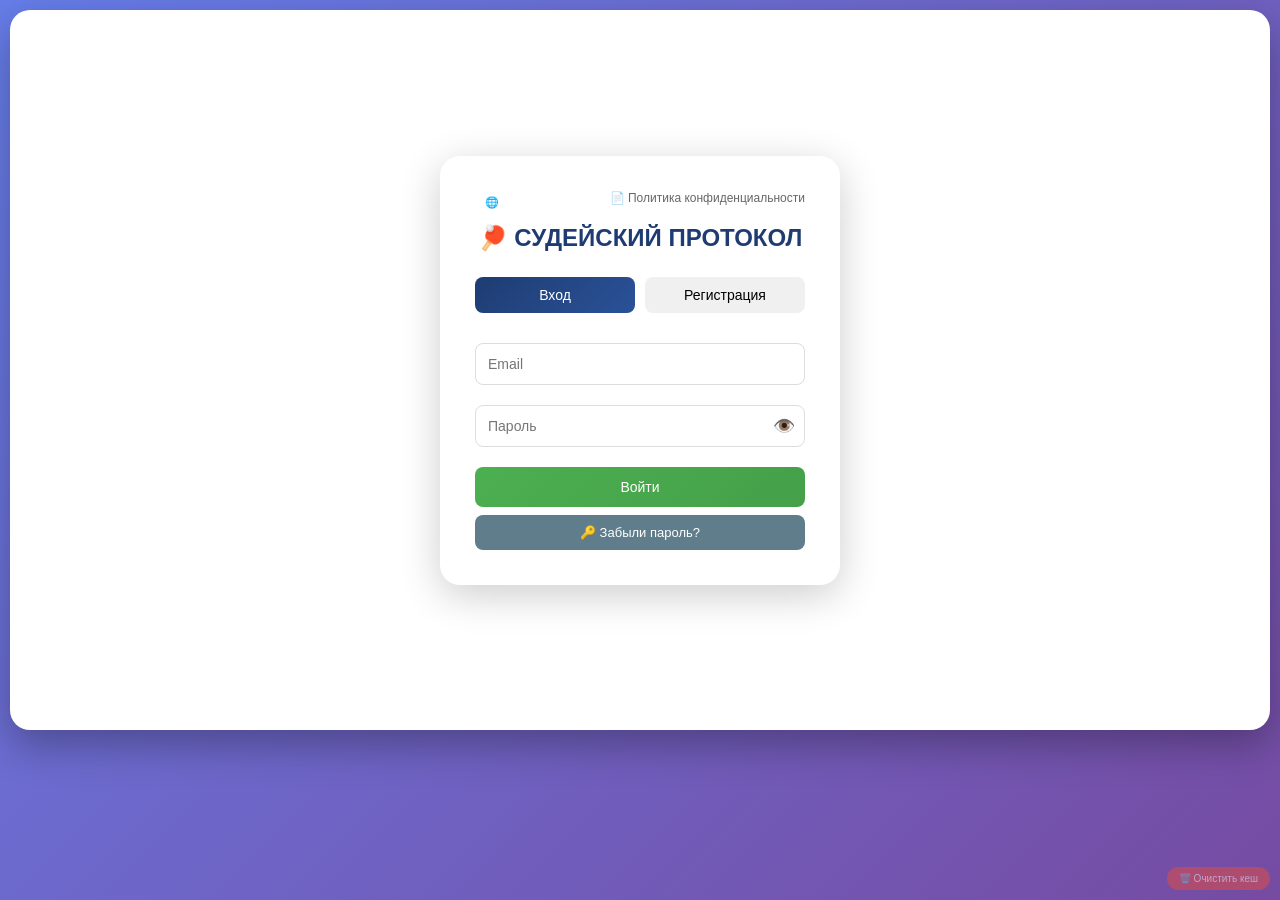
==== index.html @ 63e5df96 "Add files via upload" ====
<!DOCTYPE html>
<html lang="ru">
<head>
    <meta charset="UTF-8">
    <meta name="viewport" content="width=device-width, initial-scale=1.0, viewport-fit=cover">
    <title>Судья Пинг-Понг PRO | Система учета матчей</title>
    <link rel="stylesheet" href="styles.css?v=13">
    <link rel="manifest" href="manifest.json">
    <meta name="theme-color" content="#1e3c72">
    <meta name="apple-mobile-web-app-capable" content="yes">
    <meta name="apple-mobile-web-app-status-bar-style" content="black-translucent">
    <meta name="mobile-web-app-capable" content="yes">
    <style>
        @media (display-mode: standalone) {
            body {
                padding-top: env(safe-area-inset-top);
                padding-bottom: env(safe-area-inset-top);
            }
        }
        
        /* Анимация для жеребьевки */
        @keyframes spin {
            0% { transform: rotate(0deg); }
            100% { transform: rotate(360deg); }
        }
        
        .coin-animation {
            animation: spin 0.5s ease-out;
            display: inline-block;
            font-size: 48px;
        }
    </style>
</head>
<body>
    <div class="container" id="app">
        <!-- Экран авторизации -->
        <div id="authScreen" class="auth-screen">
            <div class="auth-card">
                <div style="display: flex; justify-content: space-between; margin-bottom: 10px;">
                    <button id="langToggleAuth" class="lang-toggle-btn">🌐 English</button>
                    <a href="privacy.html" target="_blank" style="font-size: 12px; color: #666; text-decoration: none;">📄 Политика</a>
                </div>
                <h1 id="authTitle">🏓 Судья Пинг-Понг</h1>
                <div class="auth-tabs">
                    <button class="auth-tab active" data-tab="login">Вход</button>
                    <button class="auth-tab" data-tab="register">Регистрация</button>
                </div>
                
                <!-- ФОРМА ВХОДА -->
                <div id="loginForm" class="auth-form active">
                    <input type="email" id="loginEmail" placeholder="Email" class="auth-input">
                    <div class="password-wrapper">
                        <input type="password" id="loginPassword" placeholder="Пароль" class="auth-input">
                        <button type="button" class="toggle-password" data-target="loginPassword">👁️</button>
                    </div>
                    <button id="doLogin" class="auth-btn">Войти</button>
                    <button id="forgotPasswordBtn" class="forgot-password-btn">🔑 Забыли пароль?</button>
                </div>
                
                <!-- ФОРМА РЕГИСТРАЦИИ -->
                <div id="registerForm" class="auth-form">
                    <input type="text" id="regName" placeholder="Имя" class="auth-input">
                    <input type="email" id="regEmail" placeholder="Email" class="auth-input">
                    <div class="password-wrapper">
                        <input type="password" id="regPassword" placeholder="Пароль" class="auth-input">
                        <button type="button" class="toggle-password" data-target="regPassword">👁️</button>
                    </div>
                    <button id="doRegister" class="auth-btn">Зарегистрироваться</button>
                </div>
            </div>
        </div>

        <!-- Модальное окно восстановления пароля -->
        <div id="resetPasswordModal" class="modal" style="display: none;">
            <div class="modal-content">
                <span class="close-reset-modal" style="float: right; cursor: pointer; font-size: 24px;">&times;</span>
                <h2>🔑 Восстановление пароля</h2>
                <p>Введите email, указанный при регистрации</p>
                <input type="email" id="resetEmail" placeholder="Email" class="auth-input">
                <button id="sendResetCode" class="auth-btn" style="background: #4CAF50;">Отправить код</button>
                <div id="resetStep2" style="display: none; margin-top: 20px;">
                    <p>Код отправлен на почту</p>
                    <input type="text" id="resetCode" placeholder="Введите код из письма" class="auth-input">
                    <input type="password" id="newPassword" placeholder="Новый пароль" class="auth-input">
                    <button id="confirmReset" class="auth-btn" style="background: #4CAF50;">Сменить пароль</button>
                </div>
            </div>
        </div>

        <!-- Модальное окно жеребьевки -->
        <div id="tossModal" class="modal" style="display: none;">
            <div class="modal-content" style="max-width: 350px;">
                <h2>🎲 ЖЕРЕБЬЕВКА</h2>
                <div style="text-align: center; padding: 20px;">
                    <div id="coinDisplay" style="font-size: 64px; margin: 20px 0;">🪙</div>
                    <p id="tossResult" style="font-size: 16px; margin: 10px 0;">Кликните на монетку, чтобы подбросить</p>
                    <button id="doToss" class="auth-btn" style="background: #f39c12;">🎲 ПОДБРОСИТЬ МОНЕТКУ</button>
                    <button id="skipToss" class="forgot-password-btn" style="margin-top: 10px;">Пропустить (подает Игрок 1)</button>
                </div>
            </div>
        </div>

        <!-- Основное приложение -->
        <div id="mainApp" style="display: none;">
            <div class="header">
                <div style="display: flex; justify-content: space-between; align-items: center; flex-wrap: wrap; gap: 10px;">
                    <h1 id="mainTitle">🏓 СУДЕЙСКИЙ ПРОТОКОЛ</h1>
                    <div style="display: flex; gap: 10px; align-items: center; flex-wrap: wrap;">
                        <button id="langToggleMain" class="lang-toggle-btn">🌐 English</button>
                        <span id="userNameDisplay" style="font-size: 14px;"></span>
                        <button id="logoutBtn" class="logout-btn">🚪 Выход</button>
                        <button id="deleteAccountBtn" class="logout-btn" style="background: #e74c3c;">🗑️ Удалить аккаунт</button>
                    </div>
                </div>
                <div class="tournament-info">
                    <input type="text" id="tournamentName" placeholder="Название турнира" value="Чемпионат 2026">
                    <input type="date" id="matchDate" value="2026-06-11">
                    <input type="text" id="tableNumber" placeholder="Номер стола" value="1">
                </div>
            </div>

            <div class="game-area">
                <!-- Верхняя строка с игроками -->
                <div class="players-top-row">
                    <div class="player-card player1">
                        <div class="player-header">
                            <h2 id="player1Title">ИГРОК 1</h2>
                            <div class="serve-indicator" id="serve1" style="display: none;">🎾 ПОДАЧА</div>
                        </div>
                        <input type="text" class="player-name" id="player1Name" placeholder="ФИО игрока" value="Алексей Смирнов">
                        <input type="text" class="player-country" id="player1Country" placeholder="Страна" value="Россия">
                        <div class="score-display" id="score1">0</div>
                        <div class="points-history" id="history1"></div>
                    </div>

                    <div class="vs-area">
                        <div class="set-score">
                            <span id="sets1">0</span><span>:</span><span id="sets2">0</span>
                        </div>
                        <div id="deuceIndicator" style="font-size: 11px; color: #e74c3c; margin-bottom: 5px; display: none;">⚡ ДЮС (10:10)</div>
                        <div class="match-control-buttons">
                            <button class="reset-match" id="resetMatch">🔄 НОВЫЙ МАТЧ</button>
                            <button class="start-match-btn" id="startMatch">🎬 НАЧАТЬ МАТЧ</button>
                            <button class="finish-match-btn" id="forceFinish" disabled>🏁 ЗАВЕРШИТЬ</button>
                        </div>
                    </div>

                    <div class="player-card player2">
                        <div class="player-header">
                            <h2 id="player2Title">ИГРОК 2</h2>
                            <div class="serve-indicator" id="serve2" style="display: none;">🎾 ПОДАЧА</div>
                        </div>
                        <input type="text" class="player-name" id="player2Name" placeholder="ФИО игрока" value="Дмитрий Петров">
                        <input type="text" class="player-country" id="player2Country" placeholder="Страна" value="Россия">
                        <div class="score-display" id="score2">0</div>
                        <div class="points-history" id="history2"></div>
                    </div>
                </div>

                <!-- Кнопки очков -->
                <div class="game-buttons">
                    <button class="point-btn player1-point" id="point1" disabled>➕ ОЧКО ИГРОКУ 1</button>
                    <button class="point-btn player2-point" id="point2" disabled>➕ ОЧКО ИГРОКУ 2</button>
                </div>

                <!-- Три колонки -->
                <div class="three-columns">
                    <div class="player-buttons-col player1-col">
                        <button class="special-btn" id="timeout1" disabled>⏸ ТАЙМ-АУТ</button>
                        <button class="special-btn warning" id="warning1" disabled>⚠ ПРЕДУПРЕЖДЕНИЕ</button>
                        <button class="special-btn yellow" id="yellowCard1" disabled>🟨 ЖЕЛТАЯ КАРТА</button>
                        <button class="special-btn red" id="redCard1" disabled>🟥 КРАСНАЯ КАРТА</button>
                    </div>

                    <div class="center-buttons-col">
                        <button class="control-btn" id="changeServe" disabled>🔄 СМЕНА ПОДАЧИ</button>
                        <button class="control-btn" id="changeSide" disabled>↔ СМЕНА СТОРОН</button>
                        <button class="control-btn" id="undoPoint" disabled>↩ ОТМЕНА ОЧКА</button>
                        <button class="control-btn" id="accelerate" disabled>⚡ УСКОРЕНИЕ</button>
                    </div>

                    <div class="player-buttons-col player2-col">
                        <button class="special-btn" id="timeout2" disabled>⏸ ТАЙМ-АУТ</button>
                        <button class="special-btn warning" id="warning2" disabled>⚠ ПРЕДУПРЕЖДЕНИЕ</button>
                        <button class="special-btn yellow" id="yellowCard2" disabled>🟨 ЖЕЛТАЯ КАРТА</button>
                        <button class="special-btn red" id="redCard2" disabled>🟥 КРАСНАЯ КАРТА</button>
                    </div>
                </div>

                <!-- Секция протокола -->
                <div class="protocol-section">
                    <h3 id="protocolTitle">📋 СУДЕЙСКИЙ ПРОТОКОЛ</h3>
                    <div class="protocol-info">
                        <div class="protocol-item"><strong id="refereeLabel">Главный судья:</strong><input type="text" id="refereeName" placeholder="ФИО судьи" value="Иван Иванов"></div>
                        <div class="protocol-item"><strong id="startTimeLabel">Время начала:</strong><span id="startTime">--:--:--</span></div>
                        <div class="protocol-item"><strong id="currentTimeLabel">Текущее время:</strong><span id="currentTime">--:--:--</span></div>
                        <div class="protocol-item"><strong id="statusLabel">Статус:</strong><span id="matchStatus">● ОЖИДАНИЕ НАЧАЛА</span></div>
                    </div>
                    
                    <div class="log-area">
                        <h4 id="eventLogTitle">ЖУРНАЛ СОБЫТИЙ</h4>
                        <div id="eventLog"></div>
                    </div>

                    <div class="export-buttons">
                        <button class="export-btn" id="exportJSON">💾 ЭКСПОРТ JSON</button>
                        <button class="export-btn" id="exportCSV">📊 ЭКСПОРТ CSV (ANSI)</button>
                        <button class="export-btn" id="exportCSV_UTF8">📊 ЭКСПОРТ CSV (UTF-8)</button>
                        <button class="export-btn" id="exportPDF">📄 ЭКСПОРТ PDF</button>
                        <button class="export-btn" id="printProtocol">🖨 ПЕЧАТЬ</button>
                    </div>
                </div>
            </div>

            <!-- Футер -->
            <div class="app-footer">
                <a href="privacy.html" target="_blank">📄 Политика конфиденциальности</a>
                <span style="margin: 0 10px">•</span>
                <span>📧 support@pingpong.pro</span>
            </div>
        </div>
    </div>

    <!-- Кнопка очистки кеша (только для разработки) -->
    <button id="clearCacheBtn" style="position: fixed; bottom: 10px; right: 10px; z-index: 9999; background: #e74c3c; color: white; border: none; border-radius: 20px; padding: 6px 12px; font-size: 10px; cursor: pointer; opacity: 0.5;">🗑️ Очистить кеш</button>

    <script src="script.js?v=13"></script>
    <script>
        document.getElementById('clearCacheBtn')?.addEventListener('click', async () => {
            if ('caches' in window) {
                const keys = await caches.keys();
                await Promise.all(keys.map(key => caches.delete(key)));
                alert('Кеш очищен! Страница будет перезагружена');
                location.reload();
            }
        });
        
        if ('serviceWorker' in navigator) {
            window.addEventListener('load', function() {
                navigator.serviceWorker.register('./sw.js').catch(function(error) {
                    console.log('Service Worker error:', error);
                });
            });
        }
    </script>
</body>
</html>
---- styles.css ----
* {
    margin: 0;
    padding: 0;
    box-sizing: border-box;
}

body {
    font-family: 'Segoe UI', Tahoma, Geneva, Verdana, sans-serif;
    background: linear-gradient(135deg, #667eea 0%, #764ba2 100%);
    padding: 10px;
    min-height: 100vh;
}

.container {
    max-width: 1400px;
    margin: 0 auto;
    background: white;
    border-radius: 20px;
    box-shadow: 0 15px 40px rgba(0,0,0,0.3);
    overflow: hidden;
}

/* Auth Screen */
.auth-screen {
    display: flex;
    justify-content: center;
    align-items: center;
    min-height: 80vh;
    padding: 20px;
}

.auth-card {
    background: white;
    padding: 35px;
    border-radius: 20px;
    box-shadow: 0 10px 40px rgba(0,0,0,0.2);
    width: 100%;
    max-width: 400px;
    text-align: center;
}

.auth-card h1 {
    color: #1e3c72;
    margin-bottom: 25px;
    font-size: 24px;
}

.auth-tabs {
    display: flex;
    gap: 10px;
    margin-bottom: 20px;
}

.auth-tab {
    flex: 1;
    padding: 10px;
    border: none;
    background: #f0f0f0;
    cursor: pointer;
    border-radius: 8px;
    font-size: 14px;
    transition: all 0.3s;
}

.auth-tab.active {
    background: linear-gradient(135deg, #1e3c72, #2a5298);
    color: white;
}

.auth-form {
    display: none;
}

.auth-form.active {
    display: block;
}

.auth-input {
    width: 100%;
    padding: 12px;
    margin: 10px 0;
    border: 1px solid #ddd;
    border-radius: 8px;
    font-size: 14px;
}

.password-wrapper {
    position: relative;
    width: 100%;
}

.toggle-password {
    position: absolute;
    right: 10px;
    top: 50%;
    transform: translateY(-50%);
    background: none;
    border: none;
    cursor: pointer;
    font-size: 18px;
}

.auth-btn {
    width: 100%;
    padding: 12px;
    background: linear-gradient(135deg, #4CAF50, #45a049);
    color: white;
    border: none;
    border-radius: 8px;
    font-size: 14px;
    cursor: pointer;
    margin-top: 10px;
}

.forgot-password-btn {
    background: #607d8b;
    color: white;
    border: none;
    padding: 10px;
    border-radius: 8px;
    cursor: pointer;
    font-size: 13px;
    width: 100%;
    margin-top: 8px;
}

/* Header */
.header {
    background: linear-gradient(135deg, #1e3c72 0%, #2a5298 100%);
    color: white;
    padding: 12px;
}

.header h1 {
    font-size: 18px;
}

.logout-btn, .sub-btn, .lang-toggle-btn {
    background: rgba(255,255,255,0.2);
    color: white;
    border: none;
    padding: 5px 10px;
    border-radius: 20px;
    cursor: pointer;
    transition: all 0.3s;
    font-size: 11px;
    white-space: nowrap;
}

.tournament-info {
    display: flex;
    gap: 8px;
    justify-content: center;
    flex-wrap: wrap;
    margin-top: 8px;
}

.tournament-info input {
    padding: 5px 10px;
    border: none;
    border-radius: 5px;
    font-size: 11px;
    background: rgba(255,255,255,0.9);
}

/* Game Area */
.game-area {
    padding: 12px;
}

/* Верхняя строка с игроками */
.players-top-row {
    display: flex;
    justify-content: space-between;
    align-items: center;
    gap: 12px;
    margin-bottom: 12px;
    flex-wrap: wrap;
}

.player-card {
    flex: 1;
    background: linear-gradient(135deg, #f5f7fa 0%, #c3cfe2 100%);
    border-radius: 12px;
    padding: 12px;
    text-align: center;
    box-shadow: 0 3px 10px rgba(0,0,0,0.1);
}

.player-header h2 {
    font-size: 16px;
    font-weight: bold;
}

.serve-indicator {
    background: #ff6b6b;
    color: white;
    padding: 3px 8px;
    border-radius: 20px;
    font-size: 10px;
    display: inline-block;
    margin-top: 5px;
    font-weight: bold;
}

.player-name, .player-country {
    width: 95%;
    padding: 6px;
    margin: 5px 0;
    border: 2px solid #ddd;
    border-radius: 6px;
    font-size: 12px;
    text-align: center;
    font-weight: 500;
}

.score-display {
    font-size: 40px;
    font-weight: bold;
    margin: 8px 0;
    color: #2c3e50;
}

.points-history {
    font-size: 10px;
    color: #666;
    margin-top: 5px;
}

.vs-area {
    text-align: center;
    min-width: 120px;
}

.set-score {
    font-size: 32px;
    font-weight: bold;
    color: #2c3e50;
    margin-bottom: 10px;
}

.match-control-buttons {
    display: flex;
    flex-direction: column;
    gap: 6px;
}

.reset-match, .start-match-btn, .finish-match-btn, .save-match-btn {
    padding: 8px 12px;
    border-radius: 8px;
    cursor: pointer;
    font-size: 12px;
    border: none;
    font-weight: bold;
}

.reset-match {
    background: #ff4757;
    color: white;
}

.start-match-btn {
    background: linear-gradient(135deg, #27ae60, #2ecc71);
    color: white;
}

.finish-match-btn {
    background: #e74c3c;
    color: white;
}

.save-match-btn {
    background: #27ae60;
    color: white;
}

.save-match-btn:disabled {
    background: #95a5a6;
    cursor: not-allowed;
}

/* Кнопки очков */
.game-buttons {
    display: flex;
    gap: 12px;
    margin-bottom: 12px;
    flex-wrap: wrap;
}

.point-btn {
    flex: 1;
    padding: 14px;
    font-size: 16px;
    font-weight: bold;
    border: none;
    border-radius: 10px;
    cursor: pointer;
    transition: transform 0.2s;
}

.point-btn:active {
    transform: scale(0.98);
}

.player1-point {
    background: linear-gradient(135deg, #4CAF50, #45a049);
    color: white;
}

.player2-point {
    background: linear-gradient(135deg, #2196F3, #0b7dda);
    color: white;
}

/* Три колонки */
.three-columns {
    display: flex;
    justify-content: space-between;
    gap: 12px;
    margin-bottom: 12px;
    flex-wrap: wrap;
}

.player-buttons-col {
    flex: 1;
    min-width: 0;
    display: flex;
    flex-direction: column;
    gap: 8px;
    background: #f8f9fa;
    padding: 12px;
    border-radius: 12px;
}

.player1-col {
    border-left: 4px solid #4CAF50;
}

.player2-col {
    border-right: 4px solid #2196F3;
}

.player-buttons-col .special-btn {
    width: 100%;
    padding: 12px 6px;
    font-size: 13px;
    font-weight: bold;
    text-align: center;
}

.center-buttons-col {
    flex: 1;
    min-width: 0;
    display: flex;
    flex-direction: column;
    gap: 8px;
    background: #e8ecf1;
    padding: 12px;
    border-radius: 12px;
}

.center-buttons-col .control-btn {
    width: 100%;
    padding: 12px 6px;
    font-size: 13px;
    background: #607d8b;
    color: white;
    border: none;
    border-radius: 8px;
    cursor: pointer;
    transition: background 0.3s;
    font-weight: 500;
}

.center-buttons-col .control-btn:hover {
    background: #455a64;
}

.special-btn {
    border: none;
    border-radius: 8px;
    cursor: pointer;
    transition: all 0.2s;
    font-weight: 600;
}

.special-btn:not(.warning):not(.yellow):not(.red) {
    background: #2c3e50;
    color: #ecf0f1;
    box-shadow: 0 2px 4px rgba(0,0,0,0.2);
}

.special-btn.warning {
    background: #ff9800;
    color: white;
}

.special-btn.yellow {
    background: #ffc107;
    color: #333;
}

.special-btn.red {
    background: #f44336;
    color: white;
}

/* Protocol Section */
.protocol-section {
    background: #fff;
    border: 1px solid #e0e0e0;
    border-radius: 12px;
    padding: 12px;
    margin-top: 8px;
}

.protocol-section h3 {
    font-size: 15px;
    margin-bottom: 10px;
    color: #2c3e50;
}

.protocol-info {
    display: grid;
    grid-template-columns: repeat(auto-fit, minmax(150px, 1fr));
    gap: 8px;
    margin-bottom: 12px;
    padding: 8px;
    background: #f8f9fa;
    border-radius: 8px;
}

.protocol-item {
    display: flex;
    gap: 6px;
    align-items: center;
    flex-wrap: wrap;
    font-size: 12px;
}

.protocol-item strong {
    font-size: 11px;
}

.protocol-item input {
    font-size: 11px;
    padding: 4px 6px;
    width: 110px;
}

/* Журнал событий */
.log-area {
    background: #2c3e50;
    color: #ecf0f1;
    padding: 8px;
    border-radius: 8px;
    margin-bottom: 12px;
    max-height: 160px;
    overflow-y: auto;
}

.log-area h4 {
    font-size: 12px;
    margin-bottom: 6px;
    color: #ecf0f1;
}

#eventLog {
    font-family: 'Courier New', monospace;
    font-size: 11px;
    line-height: 1.4;
}

#eventLog div {
    padding: 4px 0;
    border-bottom: 1px solid #34495e;
}

.export-buttons {
    display: flex;
    gap: 8px;
    flex-wrap: wrap;
}

.export-btn {
    flex: 1;
    padding: 8px 4px;
    background: linear-gradient(135deg, #667eea 0%, #764ba2 100%);
    color: white;
    border: none;
    border-radius: 6px;
    cursor: pointer;
    font-size: 11px;
    transition: transform 0.2s;
    white-space: nowrap;
    font-weight: 500;
}

.export-btn:hover {
    transform: translateY(-2px);
}

/* Футер */
.app-footer {
    background: #f5f5f5;
    padding: 8px 12px;
    text-align: center;
    font-size: 10px;
    border-top: 1px solid #ddd;
    margin-top: 12px;
}

/* Modal */
.modal {
    position: fixed;
    top: 0;
    left: 0;
    width: 100%;
    height: 100%;
    background: rgba(0,0,0,0.8);
    display: flex;
    justify-content: center;
    align-items: center;
    z-index: 1000;
}

.modal-content {
    background: white;
    padding: 20px;
    border-radius: 15px;
    max-width: 400px;
    width: 90%;
    text-align: center;
    position: relative;
    max-height: 85vh;
    overflow-y: auto;
}

.modal-content h2 {
    font-size: 18px;
    margin-bottom: 12px;
}

.close-modal, .close-reset-modal, .close-saved-modal {
    position: absolute;
    top: 10px;
    right: 15px;
    font-size: 22px;
    cursor: pointer;
    color: #999;
}

/* Список сохраненных матчей */
.saved-matches-list {
    max-height: 300px;
    overflow-y: auto;
}

.saved-match-item {
    background: #f8f9fa;
    margin-bottom: 8px;
    padding: 10px;
    border-radius: 8px;
    cursor: pointer;
    transition: background 0.2s;
    border-left: 3px solid #3498db;
    text-align: left;
}

.saved-match-item:hover {
    background: #e8ecf1;
}

.match-date {
    font-size: 11px;
    color: #666;
    margin-top: 4px;
}

/* Адаптация для телефонов */
@media (max-width: 768px) {
    body {
        padding: 5px;
    }
    
    .game-area {
        padding: 8px;
    }
    
    .players-top-row {
        gap: 8px;
    }
    
    .player-card {
        padding: 8px;
    }
    
    .player-header h2 {
        font-size: 14px;
    }
    
    .player-name, .player-country {
        font-size: 11px;
    }
    
    .score-display {
        font-size: 32px;
    }
    
    .point-btn {
        padding: 12px;
        font-size: 14px;
    }
    
    .player-buttons-col .special-btn,
    .center-buttons-col .control-btn {
        padding: 10px 4px;
        font-size: 11px;
    }
    
    .log-area {
        max-height: 140px;
    }
    
    #eventLog {
        font-size: 10px;
    }
}

@media (max-width: 480px) and (orientation: portrait) {
    .players-top-row {
        flex-direction: column;
    }
    
    .player-card {
        width: 100%;
    }
    
    .vs-area {
        order: 3;
        margin-top: 5px;
    }
    
    .three-columns {
        flex-direction: row;
    }
    
    .point-btn {
        padding: 10px;
        font-size: 13px;
    }
    
    .player-buttons-col .special-btn,
    .center-buttons-col .control-btn {
        font-size: 10px;
        padding: 8px 3px;
    }
}

/* Горизонтальная ориентация */
@media (orientation: landscape) and (max-height: 600px) {
    .game-area {
        padding: 6px;
    }
    
    .players-top-row {
        gap: 6px;
        margin-bottom: 6px;
    }
    
    .player-card {
        padding: 6px;
    }
    
    .player-header h2 {
        font-size: 12px;
    }
    
    .score-display {
        font-size: 26px;
    }
    
    .point-btn {
        padding: 8px;
        font-size: 12px;
    }
    
    .player-buttons-col .special-btn,
    .center-buttons-col .control-btn {
        padding: 6px 3px;
        font-size: 10px;
    }
    
    .protocol-section {
        padding: 6px;
    }
    
    .log-area {
        max-height: 100px;
    }
    
    #eventLog {
        font-size: 9px;
    }
    
    .export-btn {
        padding: 5px 3px;
        font-size: 9px;
    }
}

/* Немецкий язык */
html[lang="de"] .player-buttons-col .special-btn,
html[data-lang="de"] .player-buttons-col .special-btn,
html[lang="de"] .center-buttons-col .control-btn,
html[data-lang="de"] .center-buttons-col .control-btn {
    font-size: 11px;
    white-space: normal;
    line-height: 1.2;
}

@media (max-width: 768px) {
    html[lang="de"] .player-buttons-col .special-btn,
    html[data-lang="de"] .player-buttons-col .special-btn,
    html[lang="de"] .center-buttons-col .control-btn,
    html[data-lang="de"] .center-buttons-col .control-btn {
        font-size: 9px;
    }
}

/* Language Menu */
.language-menu {
    animation: fadeIn 0.3s ease;
}

@keyframes fadeIn {
    from {
        opacity: 0;
        transform: translate(-50%, -50%) scale(0.9);
    }
    to {
        opacity: 1;
        transform: translate(-50%, -50%) scale(1);
    }
}

/* Анимация для жеребьевки */
@keyframes spin {
    0% { transform: rotate(0deg); }
    100% { transform: rotate(360deg); }
}

.coin-animation {
    animation: spin 0.5s ease-out;
    display: inline-block;
    font-size: 48px;
}
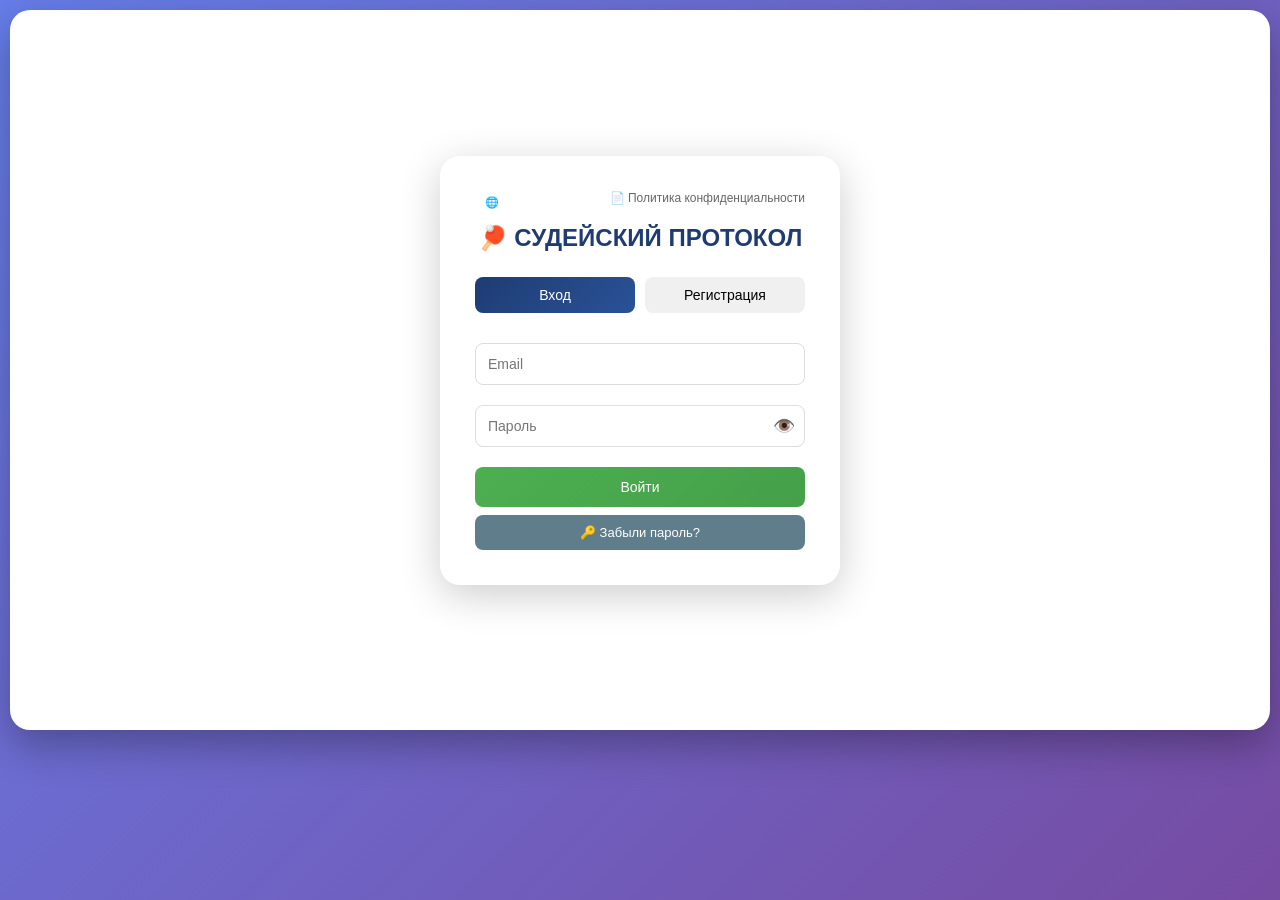
==== commit 75a0686d: "Add files via upload" ====
--- a/index.html
+++ b/index.html
@@ -2,23 +2,89 @@
 <html lang="ru">
 <head>
     <meta charset="UTF-8">
-    <meta name="viewport" content="width=device-width, initial-scale=1.0, viewport-fit=cover">
+    <meta name="viewport" content="width=device-width, initial-scale=1.0, viewport-fit=cover, maximum-scale=1.0, user-scalable=no">
     <title>Судья Пинг-Понг PRO | Система учета матчей</title>
-    <link rel="stylesheet" href="styles.css?v=13">
+    <link rel="stylesheet" href="styles.css?v=25">
     <link rel="manifest" href="manifest.json">
     <meta name="theme-color" content="#1e3c72">
     <meta name="apple-mobile-web-app-capable" content="yes">
     <meta name="apple-mobile-web-app-status-bar-style" content="black-translucent">
     <meta name="mobile-web-app-capable" content="yes">
+    
     <style>
-        @media (display-mode: standalone) {
+        /* Принудительная горизонтальная ориентация */
+        @media (orientation: portrait) and (max-width: 768px) {
             body {
-                padding-top: env(safe-area-inset-top);
-                padding-bottom: env(safe-area-inset-top);
-            }
-        }
-        
-        /* Анимация для жеребьевки */
+                transform: rotate(90deg);
+                transform-origin: center center;
+                width: 100vh;
+                height: 100vw;
+                overflow-x: hidden;
+                position: fixed;
+                top: 0;
+                left: 0;
+            }
+            
+            .container {
+                width: 100vh;
+                height: 100vw;
+                max-width: 100vh;
+                max-height: 100vw;
+                overflow-y: auto;
+                overflow-x: hidden;
+            }
+            
+            ::-webkit-scrollbar {
+                width: 0;
+                background: transparent;
+            }
+        }
+        
+        @media (display-mode: standalone) and (orientation: portrait) and (max-width: 768px) {
+            body {
+                transform: rotate(90deg);
+                transform-origin: center center;
+                width: 100vh;
+                height: 100vw;
+                overflow-x: hidden;
+                position: fixed;
+                top: 0;
+                left: 0;
+            }
+            
+            .container {
+                width: 100vh;
+                height: 100vw;
+                max-width: 100vh;
+                max-height: 100vw;
+                overflow-y: auto;
+                overflow-x: hidden;
+            }
+            
+            ::-webkit-scrollbar {
+                width: 0;
+                background: transparent;
+            }
+        }
+        
+        @media (orientation: landscape) {
+            body {
+                transform: none;
+                width: 100%;
+                height: 100%;
+                position: static;
+                overflow: auto;
+            }
+            
+            .container {
+                width: 100%;
+                max-width: 1400px;
+                height: auto;
+                max-height: none;
+                overflow: visible;
+            }
+        }
+        
         @keyframes spin {
             0% { transform: rotate(0deg); }
             100% { transform: rotate(360deg); }
@@ -28,6 +94,14 @@
             animation: spin 0.5s ease-out;
             display: inline-block;
             font-size: 48px;
+        }
+        
+        @media (max-width: 768px) {
+            html, body {
+                margin: 0;
+                padding: 0;
+                overflow: hidden;
+            }
         }
     </style>
 </head>
@@ -38,7 +112,7 @@
             <div class="auth-card">
                 <div style="display: flex; justify-content: space-between; margin-bottom: 10px;">
                     <button id="langToggleAuth" class="lang-toggle-btn">🌐 English</button>
-                    <a href="privacy.html" target="_blank" style="font-size: 12px; color: #666; text-decoration: none;">📄 Политика</a>
+                    <a href="privacy.html" target="_blank" id="privacyLinkAuth" style="font-size: 12px; color: #666; text-decoration: none;">📄 Политика</a>
                 </div>
                 <h1 id="authTitle">🏓 Судья Пинг-Понг</h1>
                 <div class="auth-tabs">
@@ -113,9 +187,9 @@
                     </div>
                 </div>
                 <div class="tournament-info">
-                    <input type="text" id="tournamentName" placeholder="Название турнира" value="Чемпионат 2026">
-                    <input type="date" id="matchDate" value="2026-06-11">
-                    <input type="text" id="tableNumber" placeholder="Номер стола" value="1">
+                    <input type="text" id="tournamentName" placeholder="Название турнира" value="">
+                    <input type="text" id="matchDate" placeholder="ДД.ММ.ГГГГ" value="">
+                    <input type="text" id="tableNumber" placeholder="Номер стола" value="">
                 </div>
             </div>
 
@@ -127,8 +201,8 @@
                             <h2 id="player1Title">ИГРОК 1</h2>
                             <div class="serve-indicator" id="serve1" style="display: none;">🎾 ПОДАЧА</div>
                         </div>
-                        <input type="text" class="player-name" id="player1Name" placeholder="ФИО игрока" value="Алексей Смирнов">
-                        <input type="text" class="player-country" id="player1Country" placeholder="Страна" value="Россия">
+                        <input type="text" class="player-name" id="player1Name" placeholder="ФИО игрока" value="">
+                        <input type="text" class="player-country" id="player1Country" placeholder="Страна" value="">
                         <div class="score-display" id="score1">0</div>
                         <div class="points-history" id="history1"></div>
                     </div>
@@ -150,8 +224,8 @@
                             <h2 id="player2Title">ИГРОК 2</h2>
                             <div class="serve-indicator" id="serve2" style="display: none;">🎾 ПОДАЧА</div>
                         </div>
-                        <input type="text" class="player-name" id="player2Name" placeholder="ФИО игрока" value="Дмитрий Петров">
-                        <input type="text" class="player-country" id="player2Country" placeholder="Страна" value="Россия">
+                        <input type="text" class="player-name" id="player2Name" placeholder="ФИО игрока" value="">
+                        <input type="text" class="player-country" id="player2Country" placeholder="Страна" value="">
                         <div class="score-display" id="score2">0</div>
                         <div class="points-history" id="history2"></div>
                     </div>
@@ -191,10 +265,10 @@
                 <div class="protocol-section">
                     <h3 id="protocolTitle">📋 СУДЕЙСКИЙ ПРОТОКОЛ</h3>
                     <div class="protocol-info">
-                        <div class="protocol-item"><strong id="refereeLabel">Главный судья:</strong><input type="text" id="refereeName" placeholder="ФИО судьи" value="Иван Иванов"></div>
+                        <div class="protocol-item"><strong id="refereeLabel">Главный судья:</strong><input type="text" id="refereeName" placeholder="ФИО судьи" value=""></div>
                         <div class="protocol-item"><strong id="startTimeLabel">Время начала:</strong><span id="startTime">--:--:--</span></div>
                         <div class="protocol-item"><strong id="currentTimeLabel">Текущее время:</strong><span id="currentTime">--:--:--</span></div>
-                        <div class="protocol-item"><strong id="statusLabel">Статус:</strong><span id="matchStatus">● ОЖИДАНИЕ НАЧАЛА</span></div>
+                        <div class="protocol-item"><strong id="statusLabel">Статус:</strong><span id="matchStatus"></span></div>
                     </div>
                     
                     <div class="log-area">
@@ -214,25 +288,36 @@
 
             <!-- Футер -->
             <div class="app-footer">
-                <a href="privacy.html" target="_blank">📄 Политика конфиденциальности</a>
+                <a href="privacy.html" target="_blank" id="privacyLinkFooter">📄 Политика конфиденциальности</a>
                 <span style="margin: 0 10px">•</span>
                 <span>📧 support@pingpong.pro</span>
             </div>
         </div>
     </div>
 
-    <!-- Кнопка очистки кеша (только для разработки) -->
-    <button id="clearCacheBtn" style="position: fixed; bottom: 10px; right: 10px; z-index: 9999; background: #e74c3c; color: white; border: none; border-radius: 20px; padding: 6px 12px; font-size: 10px; cursor: pointer; opacity: 0.5;">🗑️ Очистить кеш</button>
-
-    <script src="script.js?v=13"></script>
+    <script src="script.js?v=25"></script>
     <script>
-        document.getElementById('clearCacheBtn')?.addEventListener('click', async () => {
-            if ('caches' in window) {
-                const keys = await caches.keys();
-                await Promise.all(keys.map(key => caches.delete(key)));
-                alert('Кеш очищен! Страница будет перезагружена');
-                location.reload();
-            }
+        // Проверяем, находится ли устройство в портретной ориентации на телефоне
+        function fixOrientation() {
+            const isPortrait = window.matchMedia('(orientation: portrait)').matches;
+            const isMobile = window.matchMedia('(max-width: 768px)').matches;
+            
+            if (isMobile && isPortrait) {
+                document.body.style.height = window.innerWidth + 'px';
+                document.body.style.width = window.innerHeight + 'px';
+            }
+        }
+        
+        document.addEventListener('DOMContentLoaded', function() {
+            setTimeout(fixOrientation, 100);
+        });
+        
+        window.addEventListener('orientationchange', function() {
+            setTimeout(fixOrientation, 300);
+        });
+        
+        window.addEventListener('resize', function() {
+            setTimeout(fixOrientation, 200);
         });
         
         if ('serviceWorker' in navigator) {
--- a/styles.css
+++ b/styles.css
@@ -269,16 +269,6 @@
     color: white;
 }
 
-.save-match-btn {
-    background: #27ae60;
-    color: white;
-}
-
-.save-match-btn:disabled {
-    background: #95a5a6;
-    cursor: not-allowed;
-}
-
 /* Кнопки очков */
 .game-buttons {
     display: flex;
@@ -302,6 +292,11 @@
     transform: scale(0.98);
 }
 
+.point-btn:focus-visible {
+    outline: 3px solid #ffd700;
+    outline-offset: 2px;
+}
+
 .player1-point {
     background: linear-gradient(135deg, #4CAF50, #45a049);
     color: white;
@@ -376,12 +371,22 @@
     background: #455a64;
 }
 
+.center-buttons-col .control-btn:focus-visible {
+    outline: 3px solid #ffd700;
+    outline-offset: 2px;
+}
+
 .special-btn {
     border: none;
     border-radius: 8px;
     cursor: pointer;
     transition: all 0.2s;
     font-weight: 600;
+}
+
+.special-btn:focus-visible {
+    outline: 3px solid #ffd700;
+    outline-offset: 2px;
 }
 
 .special-btn:not(.warning):not(.yellow):not(.red) {
@@ -390,19 +395,24 @@
     box-shadow: 0 2px 4px rgba(0,0,0,0.2);
 }
 
+/* Улучшенная цветовая контрастность для карточек */
 .special-btn.warning {
-    background: #ff9800;
-    color: white;
+    background: #e67e22;
+    color: white;
+    text-shadow: 0 1px 1px rgba(0,0,0,0.2);
 }
 
 .special-btn.yellow {
-    background: #ffc107;
-    color: #333;
+    background: #f39c12;
+    color: #2c3e50;
+    text-shadow: none;
+    border: 1px solid #d4ac0d;
 }
 
 .special-btn.red {
-    background: #f44336;
-    color: white;
+    background: #c0392b;
+    color: white;
+    text-shadow: 0 1px 1px rgba(0,0,0,0.3);
 }
 
 /* Protocol Section */
@@ -498,6 +508,11 @@
 
 .export-btn:hover {
     transform: translateY(-2px);
+}
+
+.export-btn:focus-visible {
+    outline: 3px solid #ffd700;
+    outline-offset: 2px;
 }
 
 /* Футер */
@@ -550,45 +565,21 @@
     color: #999;
 }
 
-/* Список сохраненных матчей */
-.saved-matches-list {
-    max-height: 300px;
-    overflow-y: auto;
-}
-
-.saved-match-item {
-    background: #f8f9fa;
-    margin-bottom: 8px;
-    padding: 10px;
-    border-radius: 8px;
-    cursor: pointer;
-    transition: background 0.2s;
-    border-left: 3px solid #3498db;
-    text-align: left;
-}
-
-.saved-match-item:hover {
-    background: #e8ecf1;
-}
-
-.match-date {
-    font-size: 11px;
-    color: #666;
-    margin-top: 4px;
-}
-
-/* Адаптация для телефонов */
-@media (max-width: 768px) {
+/* ==================== АДАПТАЦИЯ ДЛЯ МАЛЕНЬКИХ ЭКРАНОВ ==================== */
+
+/* iPhone SE / маленькие телефоны (до 375px) */
+@media (max-width: 375px) {
     body {
         padding: 5px;
     }
     
     .game-area {
-        padding: 8px;
+        padding: 6px;
     }
     
     .players-top-row {
-        gap: 8px;
+        gap: 6px;
+        margin-bottom: 8px;
     }
     
     .player-card {
@@ -596,53 +587,40 @@
     }
     
     .player-header h2 {
-        font-size: 14px;
+        font-size: 12px;
+    }
+    
+    .serve-indicator {
+        font-size: 8px;
+        padding: 2px 5px;
     }
     
     .player-name, .player-country {
-        font-size: 11px;
+        font-size: 10px;
+        padding: 4px;
     }
     
     .score-display {
-        font-size: 32px;
-    }
-    
-    .point-btn {
-        padding: 12px;
-        font-size: 14px;
-    }
-    
-    .player-buttons-col .special-btn,
-    .center-buttons-col .control-btn {
-        padding: 10px 4px;
-        font-size: 11px;
-    }
-    
-    .log-area {
-        max-height: 140px;
-    }
-    
-    #eventLog {
+        font-size: 28px;
+        margin: 4px 0;
+    }
+    
+    .vs-area {
+        min-width: 90px;
+    }
+    
+    .set-score {
+        font-size: 24px;
+        margin-bottom: 5px;
+    }
+    
+    .match-control-buttons button {
+        padding: 6px 8px;
         font-size: 10px;
     }
-}
-
-@media (max-width: 480px) and (orientation: portrait) {
-    .players-top-row {
-        flex-direction: column;
-    }
-    
-    .player-card {
-        width: 100%;
-    }
-    
-    .vs-area {
-        order: 3;
-        margin-top: 5px;
-    }
-    
-    .three-columns {
-        flex-direction: row;
+    
+    .game-buttons {
+        gap: 8px;
     }
     
     .point-btn {
@@ -650,21 +628,93 @@
         font-size: 13px;
     }
     
+    .three-columns {
+        gap: 6px;
+    }
+    
+    .player-buttons-col, .center-buttons-col {
+        padding: 8px;
+        gap: 6px;
+    }
+    
     .player-buttons-col .special-btn,
     .center-buttons-col .control-btn {
+        padding: 8px 4px;
         font-size: 10px;
-        padding: 8px 3px;
-    }
-}
-
-/* Горизонтальная ориентация */
+    }
+    
+    .protocol-section {
+        padding: 8px;
+    }
+    
+    .protocol-info {
+        grid-template-columns: 1fr;
+        gap: 6px;
+    }
+    
+    .log-area {
+        max-height: 120px;
+    }
+    
+    #eventLog {
+        font-size: 9px;
+    }
+    
+    .export-buttons {
+        gap: 6px;
+    }
+    
+    .export-btn {
+        padding: 6px 3px;
+        font-size: 9px;
+        white-space: normal;
+        word-break: break-word;
+    }
+}
+
+/* Очень маленькие экраны (до 320px) */
+@media (max-width: 320px) {
+    .player-card {
+        padding: 6px;
+    }
+    
+    .score-display {
+        font-size: 24px;
+    }
+    
+    .set-score {
+        font-size: 20px;
+    }
+    
+    .point-btn {
+        padding: 8px;
+        font-size: 11px;
+    }
+    
+    .player-buttons-col .special-btn,
+    .center-buttons-col .control-btn {
+        font-size: 9px;
+        padding: 6px 3px;
+    }
+    
+    .tournament-info {
+        gap: 4px;
+    }
+    
+    .tournament-info input {
+        font-size: 9px;
+        padding: 3px 6px;
+    }
+}
+
+/* ==================== ГОРИЗОНТАЛЬНАЯ ОРИЕНТАЦИЯ ==================== */
 @media (orientation: landscape) and (max-height: 600px) {
     .game-area {
         padding: 6px;
     }
     
     .players-top-row {
-        gap: 6px;
+        gap: 8px;
         margin-bottom: 6px;
     }
     
@@ -676,40 +726,198 @@
         font-size: 12px;
     }
     
+    .player-name, .player-country {
+        font-size: 9px;
+        padding: 3px;
+        margin: 3px 0;
+    }
+    
     .score-display {
-        font-size: 26px;
+        font-size: 22px;
+        margin: 4px 0;
+    }
+    
+    .points-history {
+        font-size: 8px;
+    }
+    
+    .set-score {
+        font-size: 20px;
+        margin-bottom: 4px;
+    }
+    
+    .match-control-buttons {
+        gap: 4px;
+    }
+    
+    .match-control-buttons button {
+        padding: 4px 8px;
+        font-size: 9px;
+    }
+    
+    .game-buttons {
+        gap: 8px;
+        margin-bottom: 8px;
     }
     
     .point-btn {
-        padding: 8px;
+        padding: 6px;
         font-size: 12px;
+    }
+    
+    .three-columns {
+        gap: 8px;
+        margin-bottom: 8px;
+    }
+    
+    .player-buttons-col, .center-buttons-col {
+        padding: 6px;
+        gap: 4px;
     }
     
     .player-buttons-col .special-btn,
     .center-buttons-col .control-btn {
-        padding: 6px 3px;
-        font-size: 10px;
+        padding: 5px 3px;
+        font-size: 9px;
     }
     
     .protocol-section {
         padding: 6px;
+        margin-top: 6px;
+    }
+    
+    .protocol-section h3 {
+        font-size: 12px;
+        margin-bottom: 6px;
+    }
+    
+    .protocol-info {
+        grid-template-columns: repeat(2, 1fr);
+        gap: 4px;
+        padding: 6px;
+        margin-bottom: 8px;
+    }
+    
+    .protocol-item {
+        font-size: 9px;
+    }
+    
+    .protocol-item strong {
+        font-size: 9px;
     }
     
     .log-area {
-        max-height: 100px;
+        max-height: 80px;
+        padding: 6px;
+        margin-bottom: 8px;
+    }
+    
+    .log-area h4 {
+        font-size: 10px;
+        margin-bottom: 4px;
     }
     
     #eventLog {
-        font-size: 9px;
+        font-size: 8px;
+    }
+    
+    .export-buttons {
+        gap: 6px;
     }
     
     .export-btn {
-        padding: 5px 3px;
-        font-size: 9px;
-    }
-}
-
-/* Немецкий язык */
+        padding: 4px 3px;
+        font-size: 8px;
+    }
+    
+    .app-footer {
+        padding: 4px 8px;
+        font-size: 8px;
+        margin-top: 8px;
+    }
+}
+
+/* Горизонтальная ориентация на планшетах */
+@media (orientation: landscape) and (min-height: 601px) and (max-height: 900px) {
+    .player-card {
+        padding: 10px;
+    }
+    
+    .score-display {
+        font-size: 32px;
+    }
+    
+    .set-score {
+        font-size: 28px;
+    }
+    
+    .point-btn {
+        padding: 10px;
+        font-size: 14px;
+    }
+    
+    .log-area {
+        max-height: 120px;
+    }
+}
+
+/* ==================== УЛУЧШЕНИЯ ДОСТУПНОСТИ ==================== */
+
+button:focus-visible,
+a:focus-visible,
+input:focus-visible,
+select:focus-visible {
+    outline: 3px solid #ffd700;
+    outline-offset: 2px;
+    position: relative;
+    z-index: 1;
+}
+
+.player-card, .protocol-section, .log-area {
+    color: #2c3e50;
+}
+
+.serve-indicator {
+    background: #e74c3c;
+    border: 1px solid #c0392b;
+}
+
+#deuceIndicator {
+    background: #e74c3c;
+    color: white;
+    padding: 3px 8px;
+    border-radius: 20px;
+    display: inline-block;
+    font-weight: bold;
+}
+
+button {
+    transition: all 0.2s ease;
+}
+
+button:active {
+    transform: scale(0.97);
+}
+
+@media (max-width: 480px) {
+    body {
+        font-size: 14px;
+    }
+    
+    .auth-card {
+        padding: 20px;
+    }
+    
+    .auth-card h1 {
+        font-size: 20px;
+    }
+    
+    .auth-input {
+        padding: 10px;
+        font-size: 13px;
+    }
+}
+
 html[lang="de"] .player-buttons-col .special-btn,
 html[data-lang="de"] .player-buttons-col .special-btn,
 html[lang="de"] .center-buttons-col .control-btn,
@@ -728,7 +936,15 @@
     }
 }
 
-/* Language Menu */
+@media (max-width: 375px) {
+    html[lang="de"] .player-buttons-col .special-btn,
+    html[data-lang="de"] .player-buttons-col .special-btn,
+    html[lang="de"] .center-buttons-col .control-btn,
+    html[data-lang="de"] .center-buttons-col .control-btn {
+        font-size: 8px;
+    }
+}
+
 .language-menu {
     animation: fadeIn 0.3s ease;
 }
@@ -744,7 +960,6 @@
     }
 }
 
-/* Анимация для жеребьевки */
 @keyframes spin {
     0% { transform: rotate(0deg); }
     100% { transform: rotate(360deg); }
@@ -754,4 +969,35 @@
     animation: spin 0.5s ease-out;
     display: inline-block;
     font-size: 48px;
+}
+
+.saved-matches-list {
+    max-height: 300px;
+    overflow-y: auto;
+}
+
+.saved-match-item {
+    background: #f8f9fa;
+    margin-bottom: 8px;
+    padding: 10px;
+    border-radius: 8px;
+    cursor: pointer;
+    transition: background 0.2s;
+    border-left: 3px solid #3498db;
+    text-align: left;
+}
+
+.saved-match-item:hover {
+    background: #e8ecf1;
+}
+
+.saved-match-item:focus-visible {
+    outline: 3px solid #ffd700;
+    outline-offset: 2px;
+}
+
+.match-date {
+    font-size: 11px;
+    color: #666;
+    margin-top: 4px;
 }
